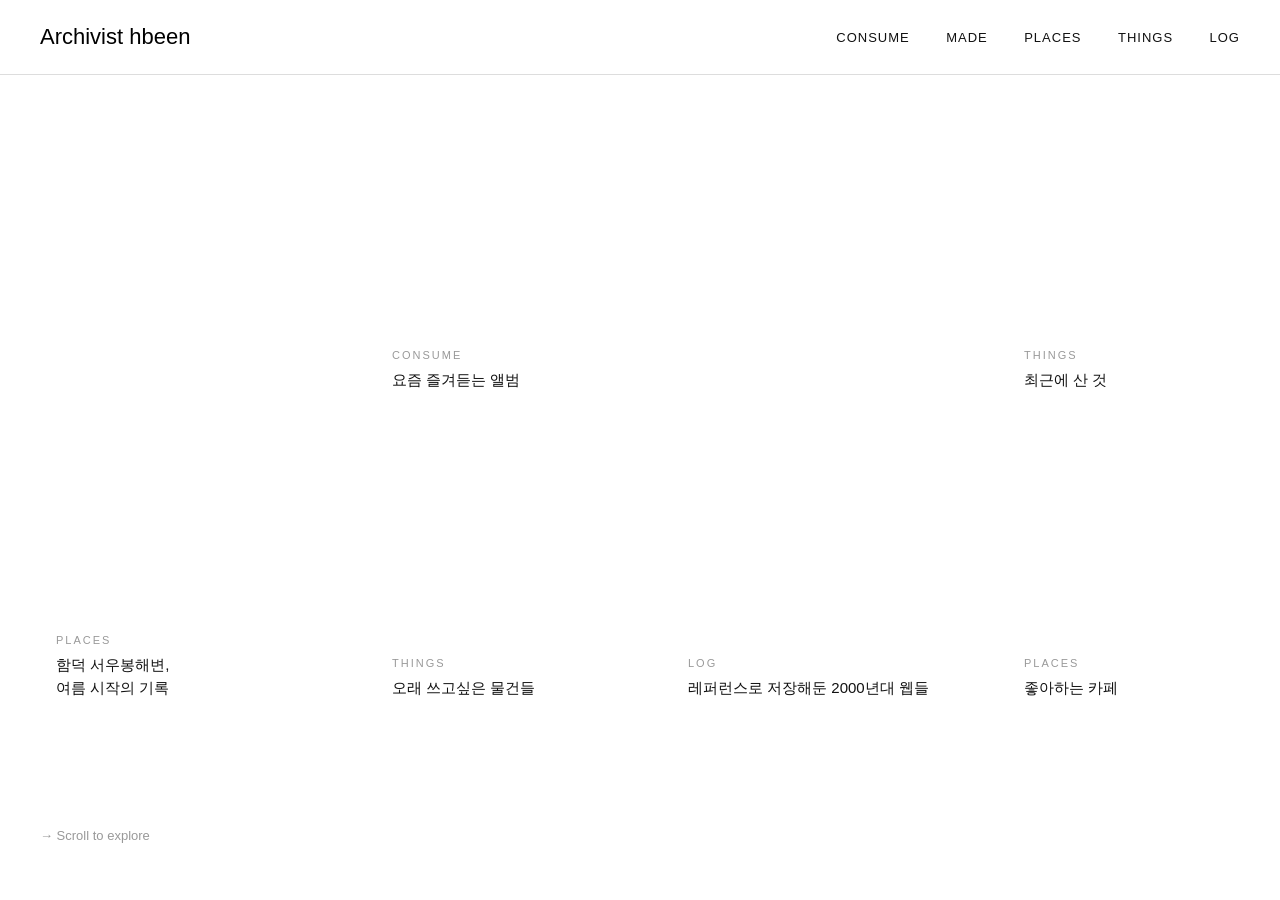
==== index.html @ 6b37aa95 "Add files via upload" ====
<!DOCTYPE html>
<html lang="ko">
<head>
  <meta charset="UTF-8">
  <title>Archivist hbeen</title>
  <link rel="stylesheet" href="style.css">
</head>
<body>

  <header>
    <h1 class="logo">Archivist hbeen</h1>
    <nav>
      <a href="#">CONSUME</a>
      <a href="#">MADE</a>
      <a href="#">PLACES</a>
      <a href="#">THINGS</a>
      <a href="#">LOG</a>
    </nav>
  </header>

  <div class="card-area">

    <div class="card card-big card-1">
      <div class="card-info-overlay">
        <span class="tag">PLACES</span>
        <p class="title">함덕 서우봉해변,<br>여름 시작의 기록</p>
      </div>
    </div>

    <div class="card-column">
      <div class="card card-small card-2">
        <div class="card-info-overlay">
          <span class="tag">CONSUME</span>
          <p class="title">요즘 즐겨듣는 앨범</p>
        </div>
      </div>
      <div class="card card-small card-3">
        <div class="card-info-overlay">
          <span class="tag">THINGS</span>
          <p class="title">오래 쓰고싶은 물건들</p>
        </div>
      </div>
    </div>

    <div class="card card-big card-4">
      <div class="card-info-overlay">
        <span class="tag">LOG</span>
        <p class="title">레퍼런스로 저장해둔 2000년대 웹들</p>
      </div>
    </div>

    <div class="card-column">
      <div class="card card-small card-5">
        <div class="card-info-overlay">
          <span class="tag">THINGS</span>
          <p class="title">최근에 산 것</p>
        </div>
      </div>
      <div class="card card-small card-6">
        <div class="card-info-overlay">
          <span class="tag">PLACES</span>
          <p class="title">좋아하는 카페</p>
        </div>
      </div>
    </div>

  </div>

  <p class="scroll-hint">→ Scroll to explore</p>

</body>
</html>
---- style.css ----
body {
  margin: 0;
  background-color: #ffffff;
  font-family: sans-serif;
}

header {
  display: flex;
  justify-content: space-between;
  align-items: center;
  padding: 24px 40px;
  border-bottom: 1px solid #ddd;
}

.logo {
  font-size: 22px;
  font-weight: 400;
  margin: 0;
}

nav a {
  margin-left: 32px;
  font-size: 13px;
  text-decoration: none;
  color: #111;
  letter-spacing: 1px;
}

.card-area {
  display: flex;
  padding: 40px 40px 20px;
  gap: 16px;
  overflow-x: auto;
  height: 680px;
  align-items: flex-start;
}

.card-big {
  width: 320px;
  height: 600px;
  flex-shrink: 0;
  border-radius: 16px;
  background-color: #e0e0e0;
  position: relative;
  overflow: hidden;
}

.card-column {
  display: flex;
  flex-direction: column;
  gap: 16px;
  flex-shrink: 0;
}

.card-small {
  width: 280px;
  height: 292px;
  border-radius: 16px;
  background-color: #e0e0e0;
  position: relative;
  overflow: hidden;
}

.card-info-overlay {
  position: absolute;
  bottom: 0;
  left: 0;
  right: 0;
  padding: 16px;
  background-color: rgba(255, 255, 255, 0.85);
}

.tag {
  font-size: 11px;
  color: #999;
  letter-spacing: 2px;
}

.title {
  font-size: 15px;
  margin: 6px 0 0;
  color: #111;
  line-height: 1.5;
}

.scroll-hint {
  padding: 0 40px 24px;
  font-size: 13px;
  color: #999;
}

.card-1 {
  background-image: url('images/서우봉1.JPG');
  background-size: cover;
  background-position: center;
  background-color: transparent;
}

.card-2 {
  background-image: url(images/쏜애플.JPG);
  background-size: cover;
  background-position: center;
  background-color: transparent;
}

.card-3 {
  background-image: url(images/엽서.JPG);
  background-size: cover;
  background-position: center;
  background-color: transparent;
}

.card-4 {
  background-image: url(images/screenshot.png);
  background-size: cover;
  background-position: center;
  background-color: transparent;
}

.card-5 {
  background-image: url(images/야키토리.JPG);
  background-size: cover;
  background-position: center;
  background-color: transparent;
}

.card-6 {
  background-image: url(images/토마틀.JPG);
  background-size: cover;
  background-position: center;
  background-color: transparent;
}
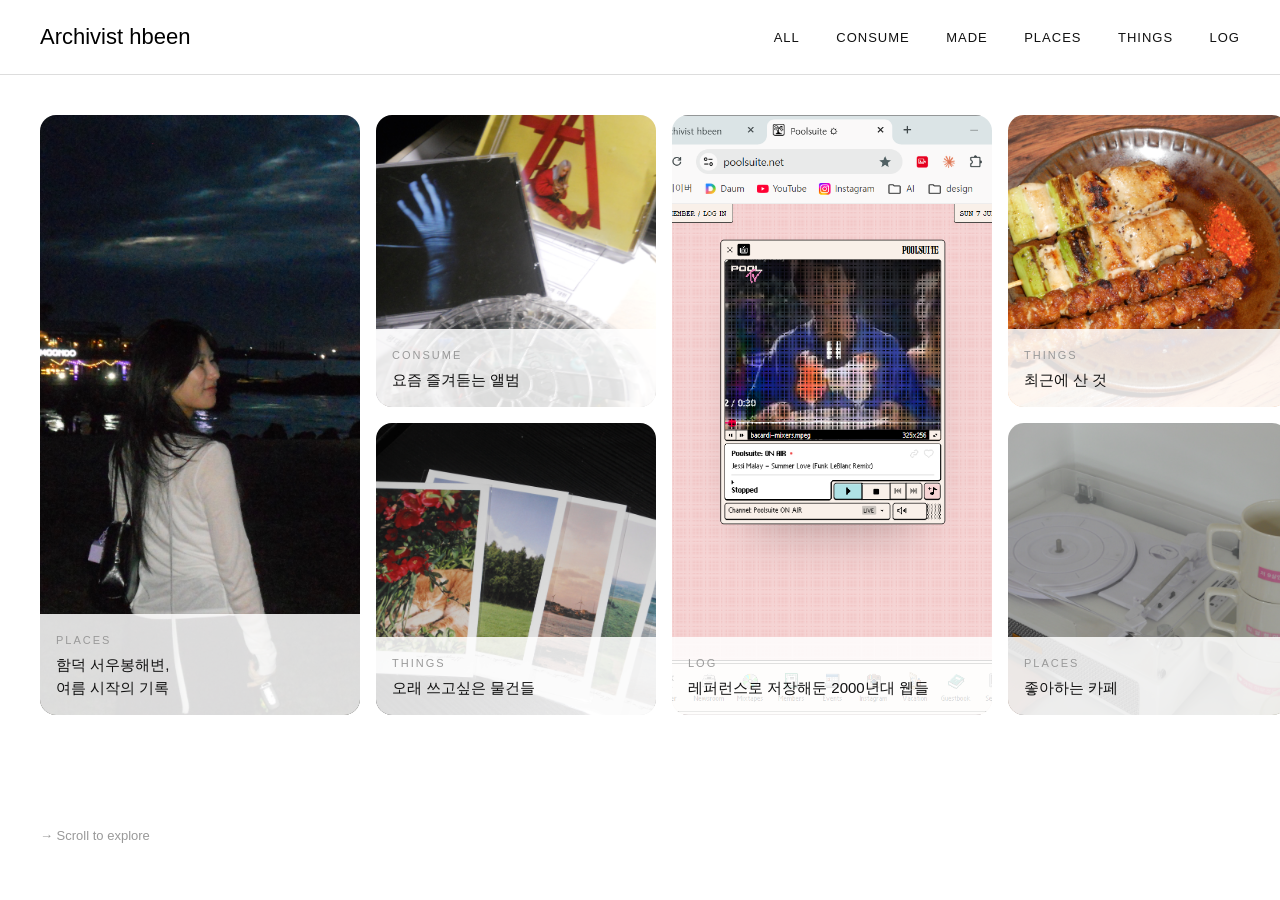
==== commit 9fca310b: "Update index.html" ====
--- a/index.html
+++ b/index.html
@@ -3,6 +3,9 @@
 <head>
   <meta charset="UTF-8">
   <title>Archivist hbeen</title>
+  <link rel="preconnect" href="https://fonts.googleapis.com">
+  <link rel="preconnect" href="https://fonts.gstatic.com" crossorigin>
+  <link href="https://fonts.googleapis.com/css2?family=Inter:wght@300;400;500&family=Noto+Sans+KR:wght@300;400;500&display=swap" rel="stylesheet">
   <link rel="stylesheet" href="style.css">
 </head>
 <body>
@@ -10,11 +13,12 @@
   <header>
     <h1 class="logo">Archivist hbeen</h1>
     <nav>
-      <a href="#">CONSUME</a>
-      <a href="#">MADE</a>
-      <a href="#">PLACES</a>
-      <a href="#">THINGS</a>
-      <a href="#">LOG</a>
+      <a href="#" data-category="all">ALL</a>
+      <a href="#" data-category="CONSUME">CONSUME</a>
+      <a href="#" data-category="MADE">MADE</a>
+      <a href="#" data-category="PLACES">PLACES</a>
+      <a href="#" data-category="THINGS">THINGS</a>
+      <a href="#" data-category="LOG">LOG</a>
     </nav>
   </header>
 
@@ -68,5 +72,6 @@
 
   <p class="scroll-hint">→ Scroll to explore</p>
 
+  <script src="main.js"></script>
 </body>
-</html>+</html>
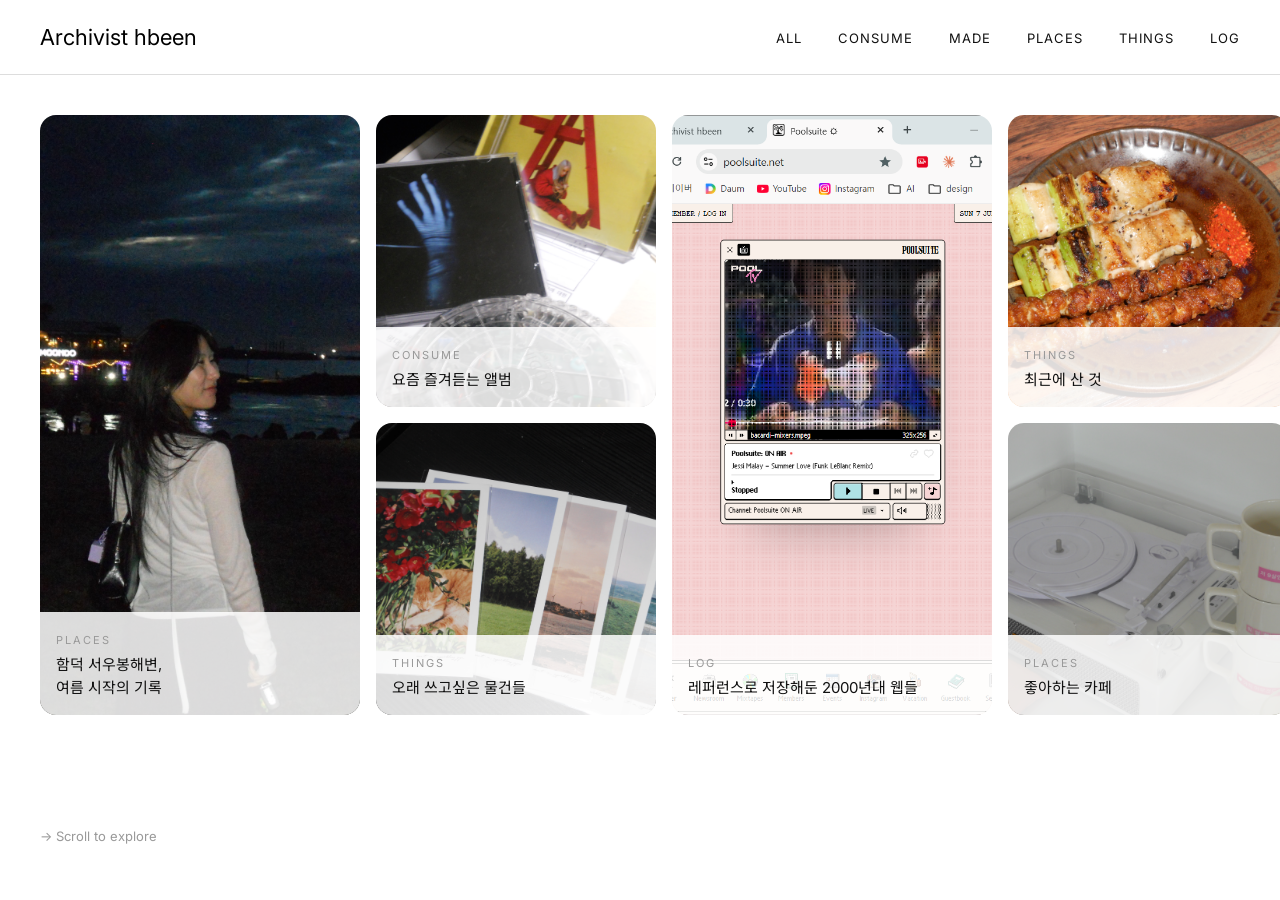
==== commit 7a39bcef: "Update index.html" ====
--- a/index.html
+++ b/index.html
@@ -68,6 +68,20 @@
       </div>
     </div>
 
+    <div class="card card-big card-7">
+      <div class="card-info-overlay">
+        <span class="tag">LOG</span>
+        <p class="title">길에서 마주친 능소화</p>
+      </div>
+    </div>
+
+    <div class="card card-big card-8">
+      <div class="card-info-overlay">
+        <span class="tag">LOG</span>
+        <p class="title">늦은 밤의 낮달맞이꽃</p>
+      </div>
+    </div>
+
   </div>
 
   <p class="scroll-hint">→ Scroll to explore</p>
--- a/style.css
+++ b/style.css
@@ -1,7 +1,7 @@
 body {
   margin: 0;
   background-color: #ffffff;
-  font-family: sans-serif;
+  font-family: 'Inter', 'Noto Sans KR', sans-serif;
 }
 
 header {
@@ -129,4 +129,4 @@
   background-size: cover;
   background-position: center;
   background-color: transparent;
-}+}
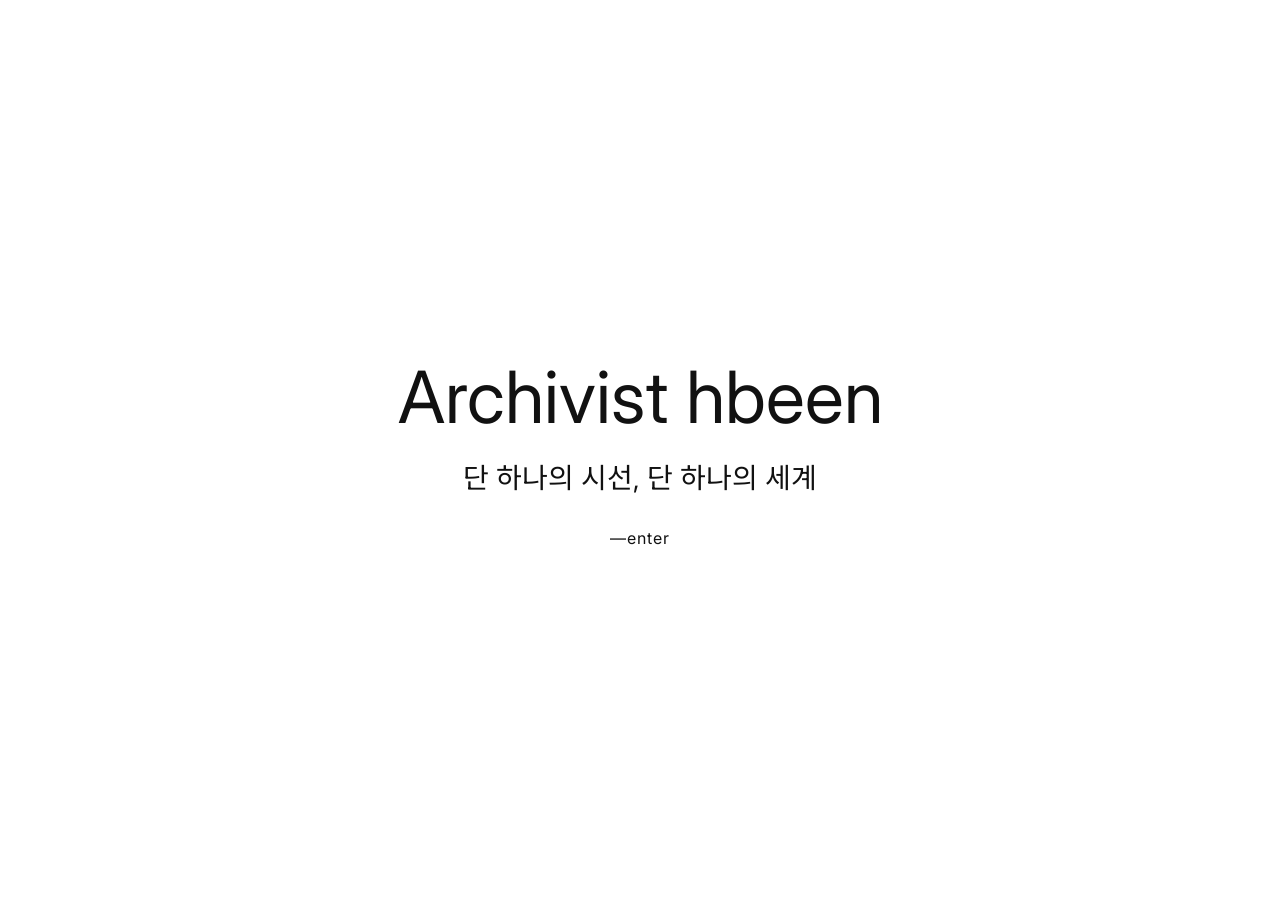
==== commit edba4547: "Update and rename intro.html to index.html" ====
--- a/index.html
+++ b/index.html
@@ -1,91 +1,19 @@
 <!DOCTYPE html>
 <html lang="ko">
-<head>
-  <meta charset="UTF-8">
-  <title>Archivist hbeen</title>
-  <link rel="preconnect" href="https://fonts.googleapis.com">
-  <link rel="preconnect" href="https://fonts.gstatic.com" crossorigin>
-  <link href="https://fonts.googleapis.com/css2?family=Inter:wght@300;400;500&family=Noto+Sans+KR:wght@300;400;500&display=swap" rel="stylesheet">
-  <link rel="stylesheet" href="style.css">
-</head>
-<body>
+    <head>
+     <meta charset="UTF-8">
+     <title>Archivist hbeen</title>
+     <link rel="preconnect" href="https://fonts.googleapis.com">
+     <link rel="preconnect" href="https://fonts.gstatic.com" crossorigin>
+     <link href="https://fonts.googleapis.com/css2?family=Inter:wght@300;400;500&family=Noto+Sans+KR:wght@300;400;500&display=swap" rel="stylesheet">
+     <link rel="stylesheet" href="intro.css">
+    </head>
+    <body>
 
-  <header>
-    <h1 class="logo">Archivist hbeen</h1>
-    <nav>
-      <a href="#" data-category="all">ALL</a>
-      <a href="#" data-category="CONSUME">CONSUME</a>
-      <a href="#" data-category="MADE">MADE</a>
-      <a href="#" data-category="PLACES">PLACES</a>
-      <a href="#" data-category="THINGS">THINGS</a>
-      <a href="#" data-category="LOG">LOG</a>
-    </nav>
-  </header>
-
-  <div class="card-area">
-
-    <div class="card card-big card-1">
-      <div class="card-info-overlay">
-        <span class="tag">PLACES</span>
-        <p class="title">함덕 서우봉해변,<br>여름 시작의 기록</p>
-      </div>
-    </div>
-
-    <div class="card-column">
-      <div class="card card-small card-2">
-        <div class="card-info-overlay">
-          <span class="tag">CONSUME</span>
-          <p class="title">요즘 즐겨듣는 앨범</p>
-        </div>
-      </div>
-      <div class="card card-small card-3">
-        <div class="card-info-overlay">
-          <span class="tag">THINGS</span>
-          <p class="title">오래 쓰고싶은 물건들</p>
-        </div>
-      </div>
-    </div>
-
-    <div class="card card-big card-4">
-      <div class="card-info-overlay">
-        <span class="tag">LOG</span>
-        <p class="title">레퍼런스로 저장해둔 2000년대 웹들</p>
-      </div>
-    </div>
-
-    <div class="card-column">
-      <div class="card card-small card-5">
-        <div class="card-info-overlay">
-          <span class="tag">THINGS</span>
-          <p class="title">최근에 산 것</p>
-        </div>
-      </div>
-      <div class="card card-small card-6">
-        <div class="card-info-overlay">
-          <span class="tag">PLACES</span>
-          <p class="title">좋아하는 카페</p>
-        </div>
-      </div>
-    </div>
-
-    <div class="card card-big card-7">
-      <div class="card-info-overlay">
-        <span class="tag">LOG</span>
-        <p class="title">길에서 마주친 능소화</p>
-      </div>
-    </div>
-
-    <div class="card card-big card-8">
-      <div class="card-info-overlay">
-        <span class="tag">LOG</span>
-        <p class="title">늦은 밤의 낮달맞이꽃</p>
-      </div>
-    </div>
-
-  </div>
-
-  <p class="scroll-hint">→ Scroll to explore</p>
-
-  <script src="main.js"></script>
-</body>
+        <a class="intro-wrap" href="main.html">
+            <h1 class="intro-title">Archivist hbeen</h1>
+            <p class="intro-sub">단 하나의 시선, 단 하나의 세계</p>
+            <span class="intro-enter">―enter</span>
+        </a>
+    </body>
 </html>
--- a/intro.css
+++ b/intro.css
@@ -0,0 +1,41 @@
+body {
+    margin: 0;
+    background-color: #ffffff;
+    font-family: 'Inter', 'Noto Sans KR', sans-serif;
+}
+
+.intro-wrap {
+    height: 100vh;
+    display: flex;
+    flex-direction: column;
+    justify-content: center;
+    align-items: center;
+    text-align: center;
+    text-decoration: none;
+    color: inherit;
+}
+
+.intro-title {
+    font-size: 72px;
+    font-weight: 400;
+    margin: 0 0 16px;
+    color: #111;
+}
+
+.intro-sub {
+    font-size: 28px;
+    font-weight: 400;
+    margin: 0 0 32px;
+    color: #111;
+}
+
+.intro-enter {
+    font-size: 16px;
+    color: #111;
+    text-decoration: none;
+    letter-spacing: 1px;
+}
+
+.intro-enter:hover {
+    opacity: 0.5;
+}
